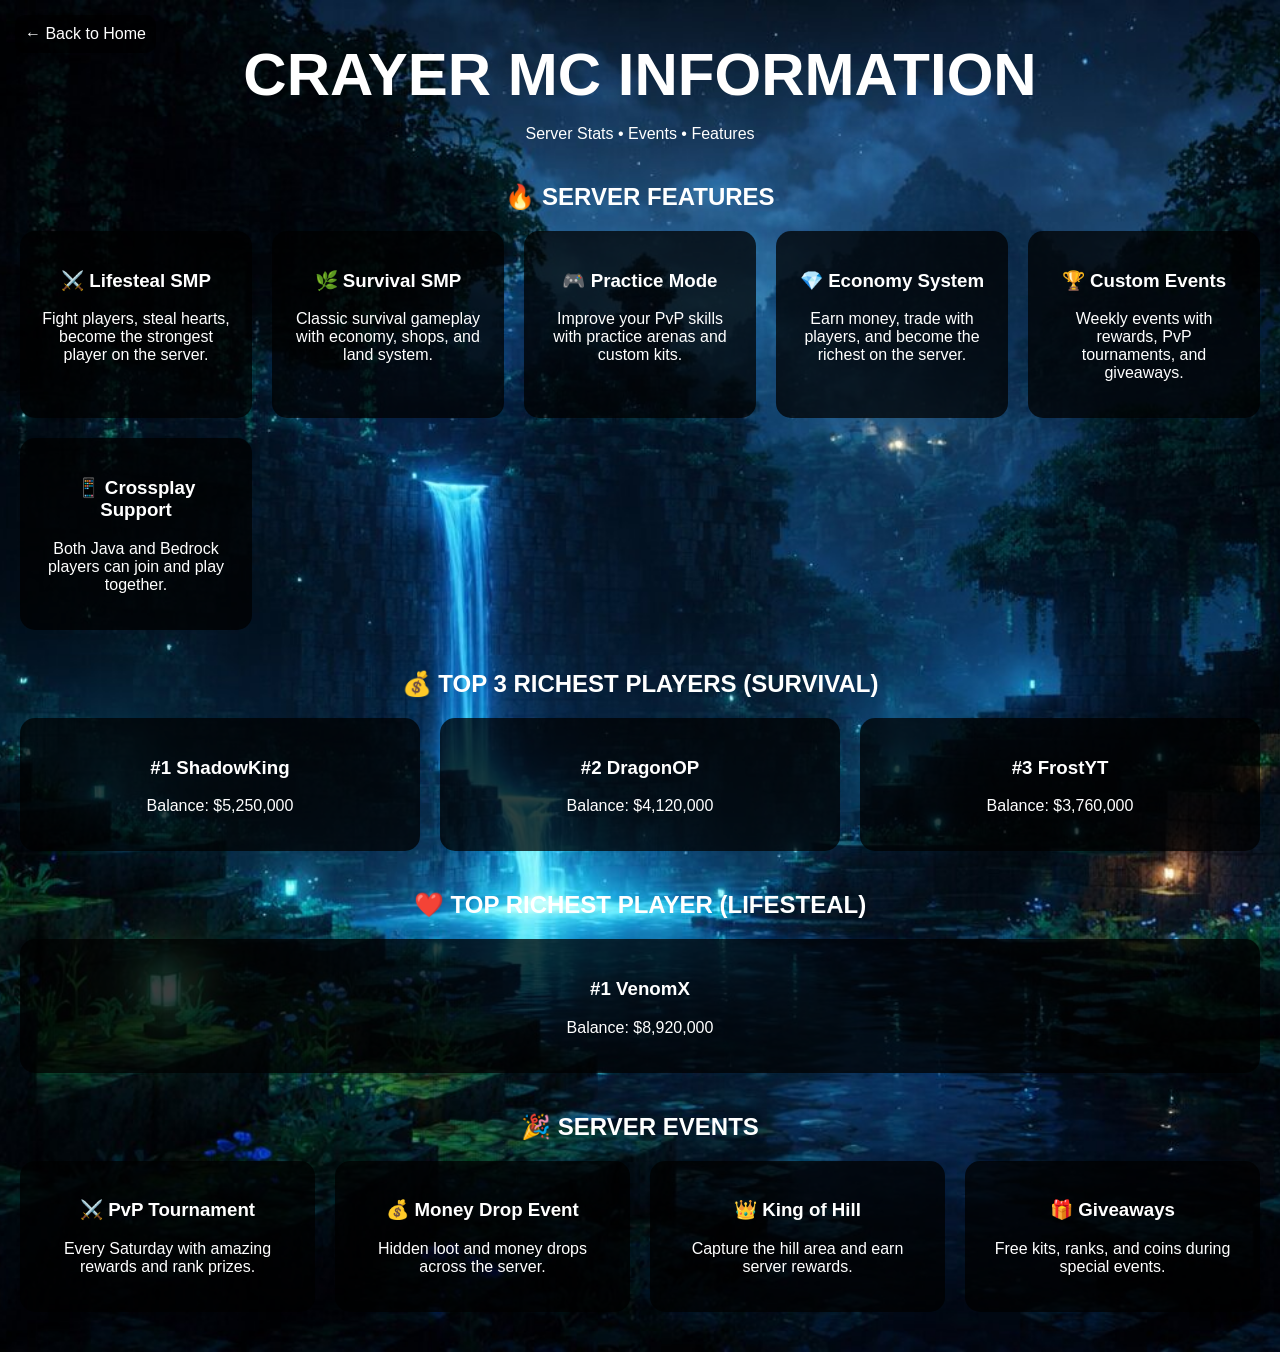
==== info.html @ ce60a71b "Create info.html" ====
<!DOCTYPE html>
<html>
<head>
  <title>Crayer MC Info</title>
  <link rel="stylesheet" href="style.css">
</head>

<body class="info-body">

<!-- BACK BUTTON -->
<a href="index.html" class="back-home">← Back to Home</a>

<!-- HEADER -->
<div class="info-header">
  <h1>CRAYER MC INFORMATION</h1>
  <p>Server Stats • Events • Features</p>
</div>

<!-- SERVER FEATURES -->
<div class="info-section">
  <h2>🔥 SERVER FEATURES</h2>

  <div class="feature-grid">

    <div class="feature-card">
      <h3>⚔️ Lifesteal SMP</h3>
      <p>Fight players, steal hearts, become the strongest player on the server.</p>
    </div>

    <div class="feature-card">
      <h3>🌿 Survival SMP</h3>
      <p>Classic survival gameplay with economy, shops, and land system.</p>
    </div>

    <div class="feature-card">
      <h3>🎮 Practice Mode</h3>
      <p>Improve your PvP skills with practice arenas and custom kits.</p>
    </div>

    <div class="feature-card">
      <h3>💎 Economy System</h3>
      <p>Earn money, trade with players, and become the richest on the server.</p>
    </div>

    <div class="feature-card">
      <h3>🏆 Custom Events</h3>
      <p>Weekly events with rewards, PvP tournaments, and giveaways.</p>
    </div>

    <div class="feature-card">
      <h3>📱 Crossplay Support</h3>
      <p>Both Java and Bedrock players can join and play together.</p>
    </div>

  </div>
</div>

<!-- SURVIVAL TOP RICH -->
<div class="info-section">
  <h2>💰 TOP 3 RICHEST PLAYERS (SURVIVAL)</h2>

  <div class="leaderboard">
    <div class="leader-card">
      <h3>#1 ShadowKing</h3>
      <p>Balance: $5,250,000</p>
    </div>

    <div class="leader-card">
      <h3>#2 DragonOP</h3>
      <p>Balance: $4,120,000</p>
    </div>

    <div class="leader-card">
      <h3>#3 FrostYT</h3>
      <p>Balance: $3,760,000</p>
    </div>
  </div>
</div>

<!-- LIFESTEAL TOP RICH -->
<div class="info-section">
  <h2>❤️ TOP RICHEST PLAYER (LIFESTEAL)</h2>

  <div class="leaderboard">
    <div class="leader-card">
      <h3>#1 VenomX</h3>
      <p>Balance: $8,920,000</p>
    </div>
  </div>
</div>

<!-- EVENTS -->
<div class="info-section">
  <h2>🎉 SERVER EVENTS</h2>

  <div class="event-grid">

    <div class="event-card">
      <h3>⚔️ PvP Tournament</h3>
      <p>Every Saturday with amazing rewards and rank prizes.</p>
    </div>

    <div class="event-card">
      <h3>💰 Money Drop Event</h3>
      <p>Hidden loot and money drops across the server.</p>
    </div>

    <div class="event-card">
      <h3>👑 King of Hill</h3>
      <p>Capture the hill area and earn server rewards.</p>
    </div>

    <div class="event-card">
      <h3>🎁 Giveaways</h3>
      <p>Free kits, ranks, and coins during special events.</p>
    </div>

  </div>
</div>

</body>
</html>

<!-- ADD THIS CSS IN style.css -->

<style>
.info-body {
  background: url("bg.jpg") no-repeat center center/cover;
  color: white;
  font-family: Arial;
}

.info-header {
  text-align: center;
  margin-top: 40px;
}

.info-section {
  margin: 40px 20px;
}

.info-section h2 {
  text-align: center;
  margin-bottom: 20px;
}

.feature-grid,
.event-grid,
.leaderboard {
  display: grid;
  grid-template-columns: repeat(auto-fit, minmax(220px, 1fr));
  gap: 20px;
}

.feature-card,
.event-card,
.leader-card {
  background: rgba(0,0,0,0.75);
  padding: 20px;
  border-radius: 15px;
  text-align: center;
  transition: 0.3s;
}

.feature-card:hover,
.event-card:hover,
.leader-card:hover {
  transform: scale(1.05);
}
</style>
---- style.css ----
body {
  margin: 0;
  font-family: Arial;
  background: url("bg.jpg") no-repeat center center/cover;
  color: white;
}

/* logo top */
.top {
  display: flex;
  justify-content: center;
  margin-top: 20px;
}

.logo {
  width: 120px;
  animation: float 3s ease-in-out infinite;
  display: block;
  margin: 0 auto;
}
.logo:hover {
  transform: scale(1.1);
  transition: 0.3s ease;
  filter: drop-shadow(0 0 20px rgba(0, 200, 255, 0.8));
}
/* Floating animation */
@keyframes float {
  0% {
    transform: translateY(0px);
  }
  50% {
    transform: translateY(-15px);
  }
  100% {
    transform: translateY(0px);
  }
}

/* center content */
.center {
  text-align: center;
  margin-top: 18%;
}

h1 {
  font-size: 60px;
  margin: 0;
}

.ip {
  background: rgba(0,0,0,0.6);
  padding: 15px;
  display: inline-block;
  margin-top: 20px;
  border-radius: 10px;
  cursor: pointer;
}

.btn {
  display: inline-block;
  margin-top: 20px;
  padding: 12px 20px;
  background: #5865F2;
  color: white;
  text-decoration: none;
  border-radius: 10px;
}
.store-icon {
  position: fixed;
  top: 20px;
  right: 20px;
  font-size: 28px;
  background: rgba(0, 0, 0, 0.6);
  padding: 10px 12px;
  border-radius: 12px;
  text-decoration: none;
  color: white;
  z-index: 999;
  transition: 0.3s ease;
}

.store-icon:hover {
  transform: scale(1.2);
  background: rgba(0, 195, 255, 0.8);
}
/* STORE BACKGROUND */
.store-body {
  background: url("store.jpg") no-repeat center center/cover;
  color: white;
  font-family: Arial;
}

/* HEADER */
.store-header {
  text-align: center;
  margin-top: 40px;
}

/* IMPORTANT NOTICE */
.notice {
  margin: 20px auto;
  width: 80%;
  background: rgba(255, 0, 0, 0.25);
  border: 1px solid red;
  padding: 15px;
  border-radius: 10px;
  text-align: center;
  font-weight: bold;
}

/* SECTION TITLE */
.section-title {
  text-align: center;
  margin-top: 40px;
  font-size: 28px;
}

/* GRID */
.grid {
  display: grid;
  grid-template-columns: repeat(auto-fit, minmax(180px, 1fr));
  gap: 15px;
  padding: 20px;
}

/* CARD */
.card {
  background: rgba(0,0,0,0.75);
  padding: 15px;
  text-align: center;
  border-radius: 12px;
  transition: 0.3s;
}

.card:hover {
  transform: scale(1.05);
}

/* BUY BUTTON */
.buy {
  display: inline-block;
  margin-top: 10px;
  padding: 8px 15px;
  background: #00c3ff;
  color: white;
  text-decoration: none;
  border-radius: 8px;
}

.buy:hover {
  background: #008cff;
}

/* BACK BUTTON */
.back-home {
  position: fixed;
  top: 15px;
  left: 15px;
  background: rgba(0,0,0,0.6);
  padding: 10px;
  border-radius: 10px;
  text-decoration: none;
  color: white;
}
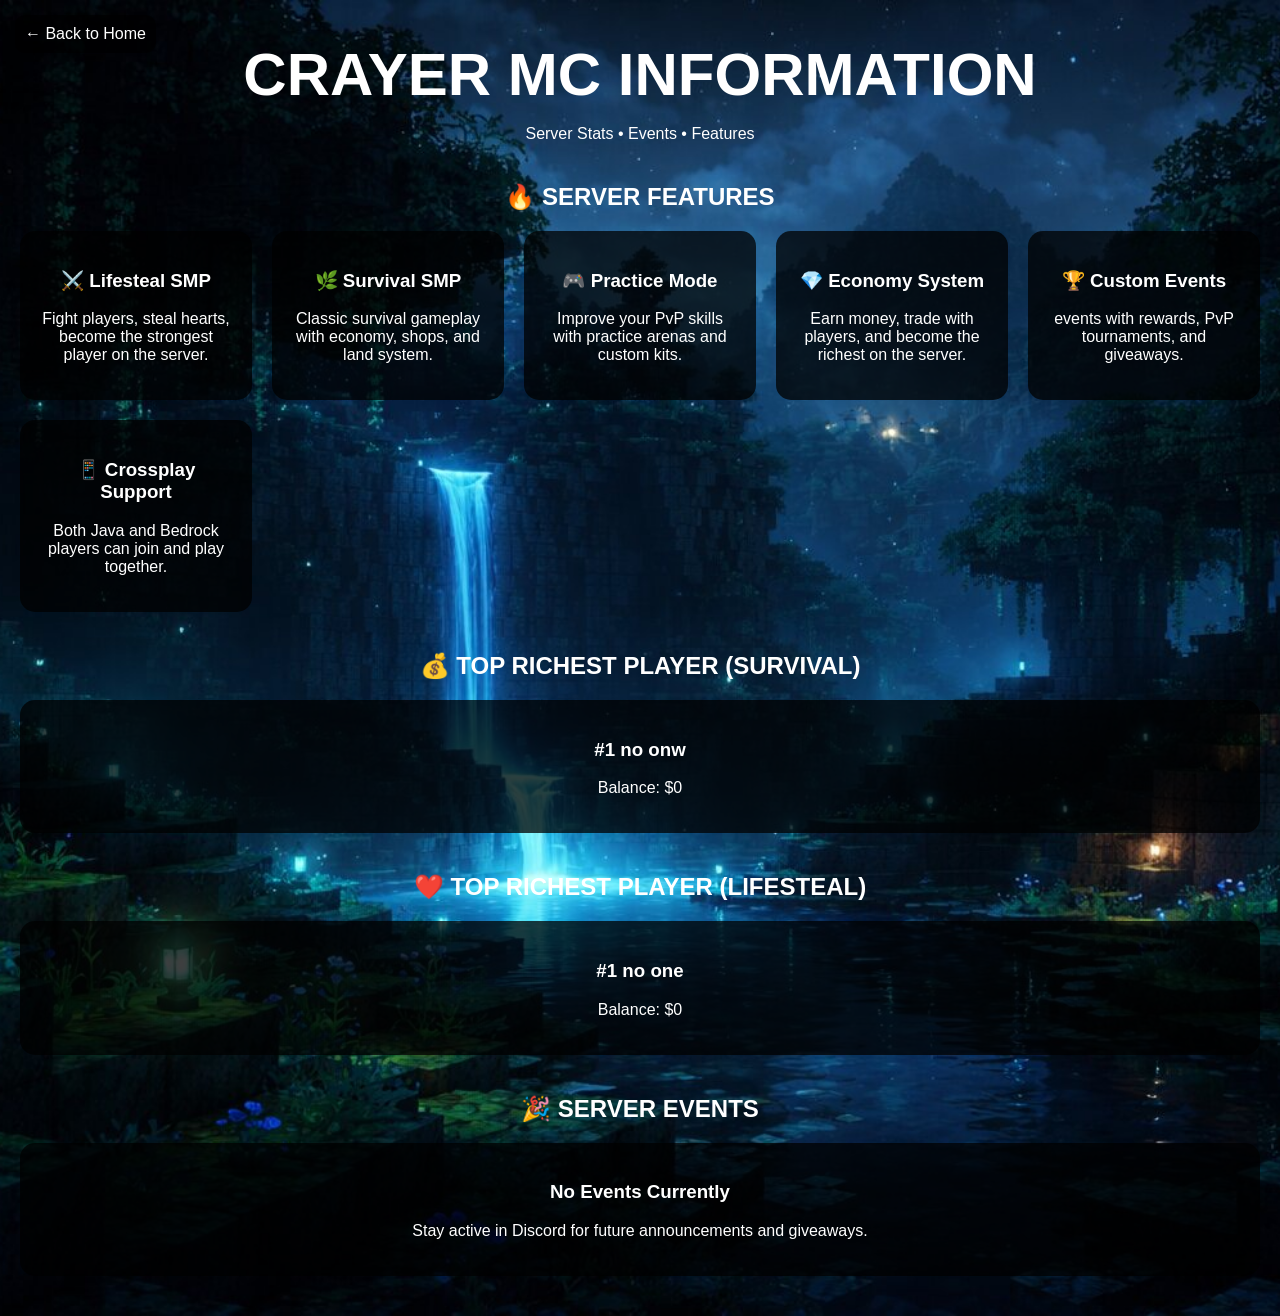
==== commit 257000c1: "Update info.html" ====
--- a/info.html
+++ b/info.html
@@ -44,7 +44,7 @@
 
     <div class="feature-card">
       <h3>🏆 Custom Events</h3>
-      <p>Weekly events with rewards, PvP tournaments, and giveaways.</p>
+      <p>events with rewards, PvP tournaments, and giveaways.</p>
     </div>
 
     <div class="feature-card">
@@ -57,34 +57,25 @@
 
 <!-- SURVIVAL TOP RICH -->
 <div class="info-section">
-  <h2>💰 TOP 3 RICHEST PLAYERS (SURVIVAL)</h2>
+  <h2>💰 TOP RICHEST PLAYER (SURVIVAL)</h2>
 
   <div class="leaderboard">
     <div class="leader-card">
-      <h3>#1 ShadowKing</h3>
-      <p>Balance: $5,250,000</p>
-    </div>
-
-    <div class="leader-card">
-      <h3>#2 DragonOP</h3>
-      <p>Balance: $4,120,000</p>
-    </div>
-
-    <div class="leader-card">
-      <h3>#3 FrostYT</h3>
-      <p>Balance: $3,760,000</p>
+      <h3>#1 no onw </h3>
+      <p>Balance: $0</p>
     </div>
   </div>
 </div>
 
+ 
 <!-- LIFESTEAL TOP RICH -->
 <div class="info-section">
   <h2>❤️ TOP RICHEST PLAYER (LIFESTEAL)</h2>
 
   <div class="leaderboard">
     <div class="leader-card">
-      <h3>#1 VenomX</h3>
-      <p>Balance: $8,920,000</p>
+      <h3>#1 no one</h3>
+      <p>Balance: $0</p>
     </div>
   </div>
 </div>
@@ -94,30 +85,12 @@
   <h2>🎉 SERVER EVENTS</h2>
 
   <div class="event-grid">
-
     <div class="event-card">
-      <h3>⚔️ PvP Tournament</h3>
-      <p>Every Saturday with amazing rewards and rank prizes.</p>
+      <h3>No Events Currently</h3>
+      <p>Stay active in Discord for future announcements and giveaways.</p>
     </div>
-
-    <div class="event-card">
-      <h3>💰 Money Drop Event</h3>
-      <p>Hidden loot and money drops across the server.</p>
-    </div>
-
-    <div class="event-card">
-      <h3>👑 King of Hill</h3>
-      <p>Capture the hill area and earn server rewards.</p>
-    </div>
-
-    <div class="event-card">
-      <h3>🎁 Giveaways</h3>
-      <p>Free kits, ranks, and coins during special events.</p>
-    </div>
-
   </div>
 </div>
-
 </body>
 </html>
 
--- a/style.css
+++ b/style.css
@@ -162,3 +162,23 @@
   text-decoration: none;
   color: white;
 }
+/* INFO ICON */
+.info-icon {
+  position: fixed;
+  top: 20px;
+  right: 80px;
+  font-size: 28px;
+  background: rgba(0, 0, 0, 0.6);
+  padding: 10px 12px;
+  border-radius: 12px;
+  text-decoration: none;
+  color: white;
+  z-index: 999;
+  transition: 0.3s ease;
+}
+
+.info-icon:hover {
+  transform: scale(1.2);
+  background: rgba(0, 195, 255, 0.8);
+}
+
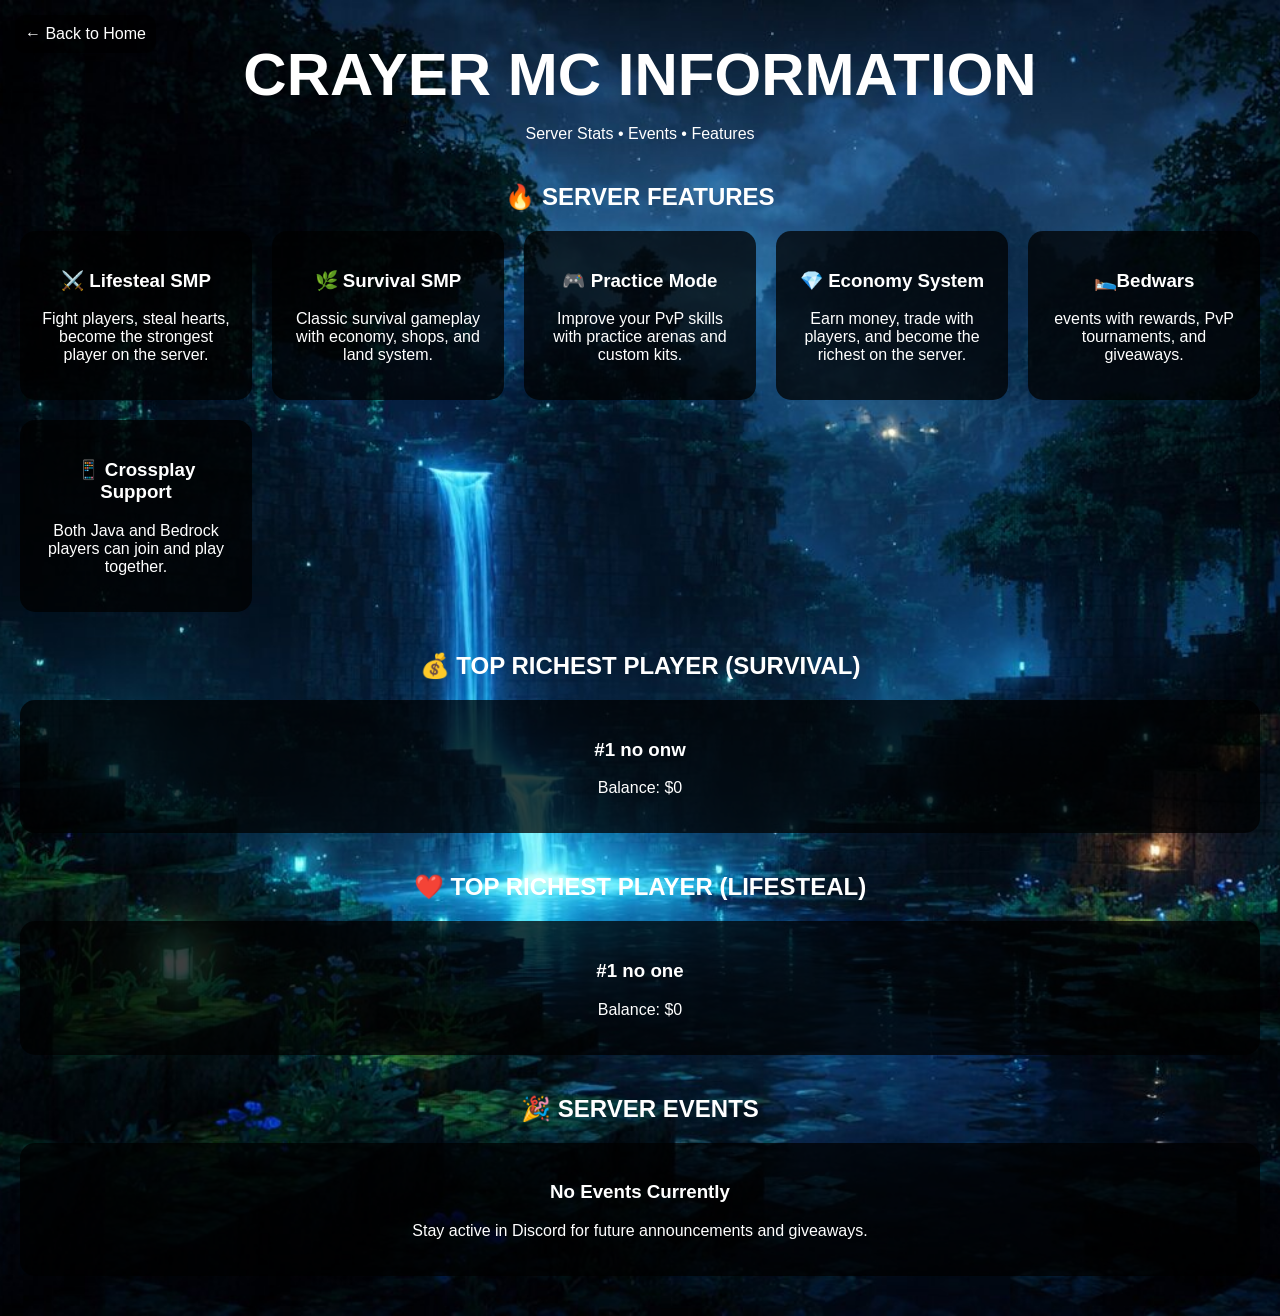
==== commit 079cb49f: "Update info.html" ====
--- a/info.html
+++ b/info.html
@@ -2,6 +2,7 @@
 <html>
 <head>
   <title>Crayer MC Info</title>
+   <meta name="viewport" content="width=device-width, initial-scale=1.0">
   <link rel="stylesheet" href="style.css">
 </head>
 
@@ -43,7 +44,7 @@
     </div>
 
     <div class="feature-card">
-      <h3>🏆 Custom Events</h3>
+      <h3>🛌Bedwars</h3>
       <p>events with rewards, PvP tournaments, and giveaways.</p>
     </div>
 
--- a/style.css
+++ b/style.css
@@ -182,3 +182,124 @@
   background: rgba(0, 195, 255, 0.8);
 }
 
+/* MOBILE RESPONSIVE */
+@media screen and (max-width: 768px) {
+
+  .center {
+    margin-top: 35%;
+    padding: 15px;
+  }
+
+  h1 {
+    font-size: 38px;
+  }
+
+  .logo {
+    width: 90px;
+  }
+
+  .ip {
+    width: 90%;
+    font-size: 14px;
+    padding: 12px;
+  }
+
+  .java-note {
+    width: 90%;
+    font-size: 13px;
+  }
+
+  .btn {
+    display: block;
+    margin: 12px auto;
+    width: 80%;
+    text-align: center;
+  }
+
+  .store-icon,
+  .info-icon {
+    font-size: 22px;
+    padding: 8px 10px;
+  }
+
+  .grid,
+  .feature-grid,
+  .event-grid,
+  .leaderboard {
+    grid-template-columns: 1fr;
+  }
+
+  .card,
+  .feature-card,
+  .event-card,
+  .leader-card {
+    margin: 0 auto;
+    width: 90%;
+  }
+
+  .notice {
+    width: 90%;
+    font-size: 13px;
+  }
+
+}
+/* MOBILE FIX FOR STORE + INFO PAGE */
+@media screen and (max-width: 768px) {
+
+  /* STORE PAGE */
+  .store-header h1,
+  .info-header h1 {
+    font-size: 32px;
+  }
+
+  .store-header p,
+  .info-header p {
+    font-size: 14px;
+    padding: 0 10px;
+  }
+
+  .section-title,
+  .info-section h2 {
+    font-size: 22px;
+  }
+
+  .grid,
+  .feature-grid,
+  .event-grid,
+  .leaderboard {
+    grid-template-columns: 1fr;
+    padding: 15px;
+  }
+
+  .card,
+  .feature-card,
+  .event-card,
+  .leader-card {
+    width: 100%;
+    box-sizing: border-box;
+  }
+
+  .notice {
+    width: 90%;
+    font-size: 13px;
+    line-height: 1.5;
+  }
+
+  .buy {
+    display: block;
+    width: 80%;
+    margin: 12px auto 0;
+    text-align: center;
+  }
+
+  .back-home {
+    font-size: 13px;
+    padding: 8px 12px;
+  }
+
+  .developer-credit {
+    font-size: 10px;
+    margin-bottom: 20px;
+  }
+
+}
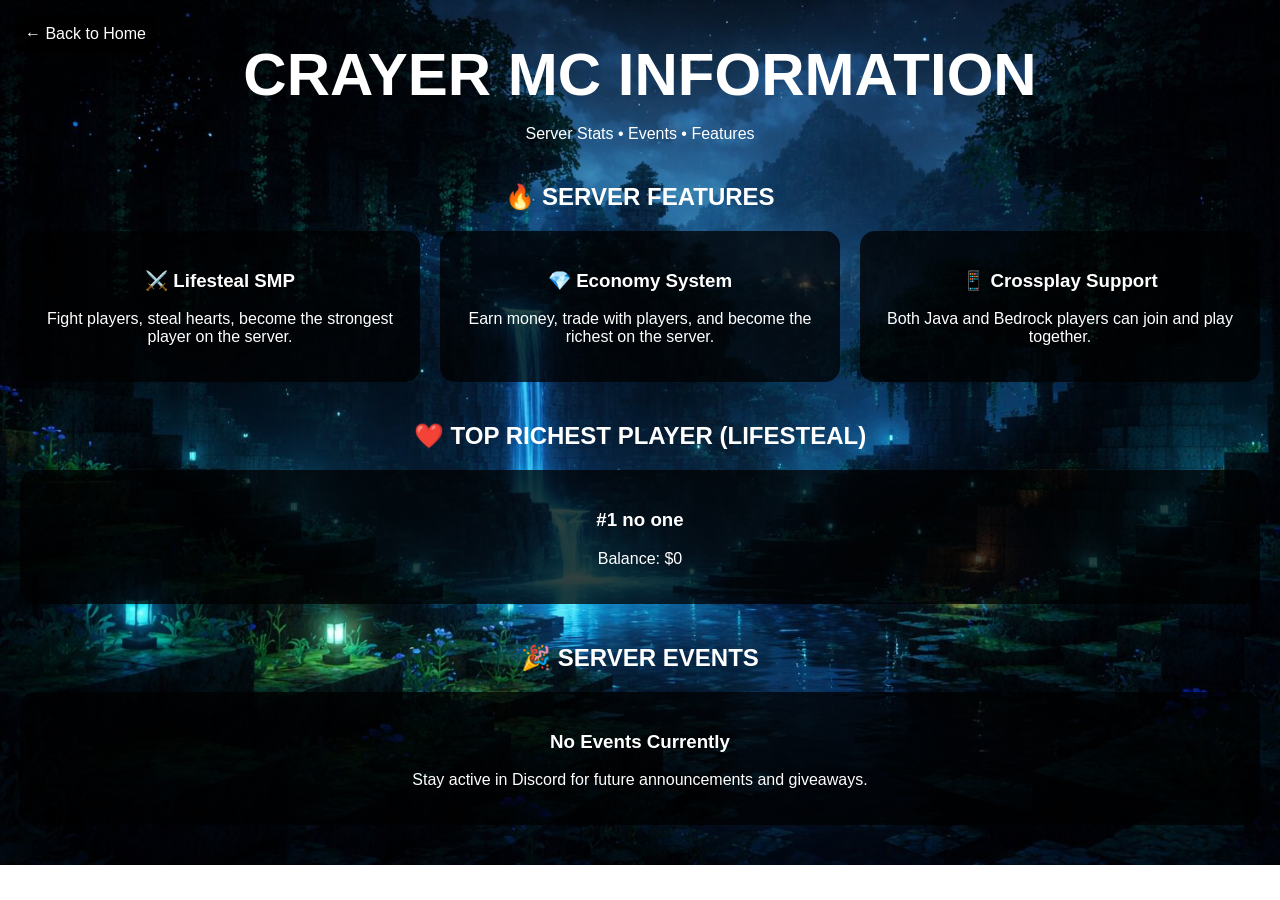
==== commit 032fad0f: "Update info.html" ====
--- a/info.html
+++ b/info.html
@@ -28,26 +28,13 @@
       <p>Fight players, steal hearts, become the strongest player on the server.</p>
     </div>
 
-    <div class="feature-card">
-      <h3>🌿 Survival SMP</h3>
-      <p>Classic survival gameplay with economy, shops, and land system.</p>
-    </div>
-
-    <div class="feature-card">
-      <h3>🎮 Practice Mode</h3>
-      <p>Improve your PvP skills with practice arenas and custom kits.</p>
-    </div>
 
     <div class="feature-card">
       <h3>💎 Economy System</h3>
       <p>Earn money, trade with players, and become the richest on the server.</p>
     </div>
 
-    <div class="feature-card">
-      <h3>🛌Bedwars</h3>
-      <p>events with rewards, PvP tournaments, and giveaways.</p>
-    </div>
-
+    
     <div class="feature-card">
       <h3>📱 Crossplay Support</h3>
       <p>Both Java and Bedrock players can join and play together.</p>
@@ -56,19 +43,7 @@
   </div>
 </div>
 
-<!-- SURVIVAL TOP RICH -->
-<div class="info-section">
-  <h2>💰 TOP RICHEST PLAYER (SURVIVAL)</h2>
 
-  <div class="leaderboard">
-    <div class="leader-card">
-      <h3>#1 no onw </h3>
-      <p>Balance: $0</p>
-    </div>
-  </div>
-</div>
-
- 
 <!-- LIFESTEAL TOP RICH -->
 <div class="info-section">
   <h2>❤️ TOP RICHEST PLAYER (LIFESTEAL)</h2>
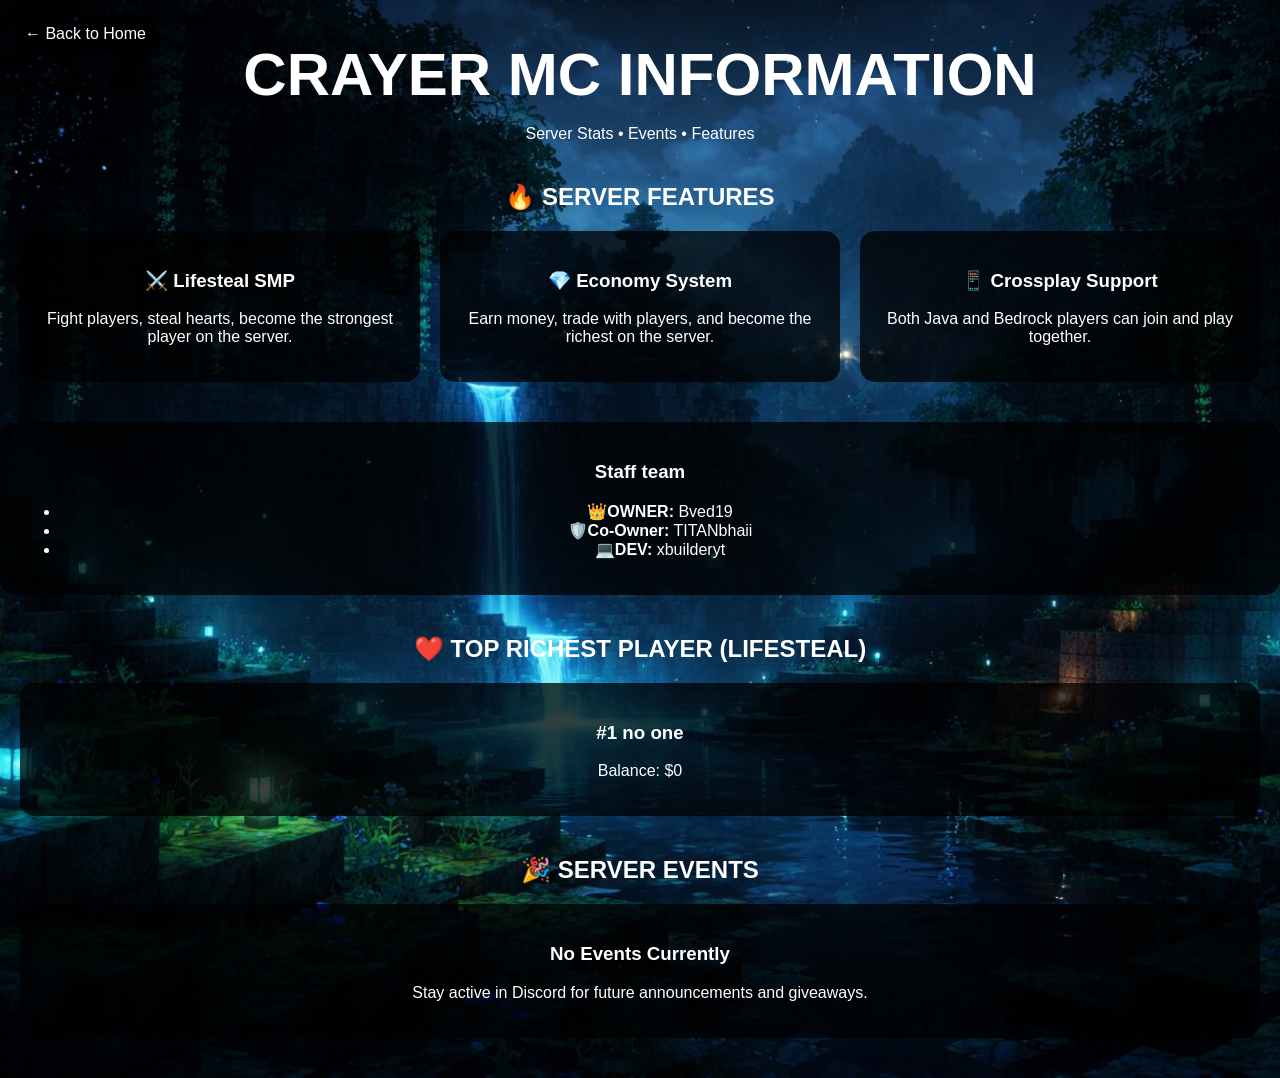
==== commit 092a7686: "Update info.html" ====
--- a/info.html
+++ b/info.html
@@ -42,7 +42,15 @@
 
   </div>
 </div>
-
+  
+<div class="feature-card">
+    <h3>Staff team</h3>
+    <ul>
+        <li><strong>👑OWNER:</strong> Bved19</li>
+        <li><strong>🛡️Co-Owner:</strong> TITANbhaii</li>
+        <li><strong>💻DEV:</strong> xbuilderyt</li>
+    </ul>
+</div>
 
 <!-- LIFESTEAL TOP RICH -->
 <div class="info-section">
